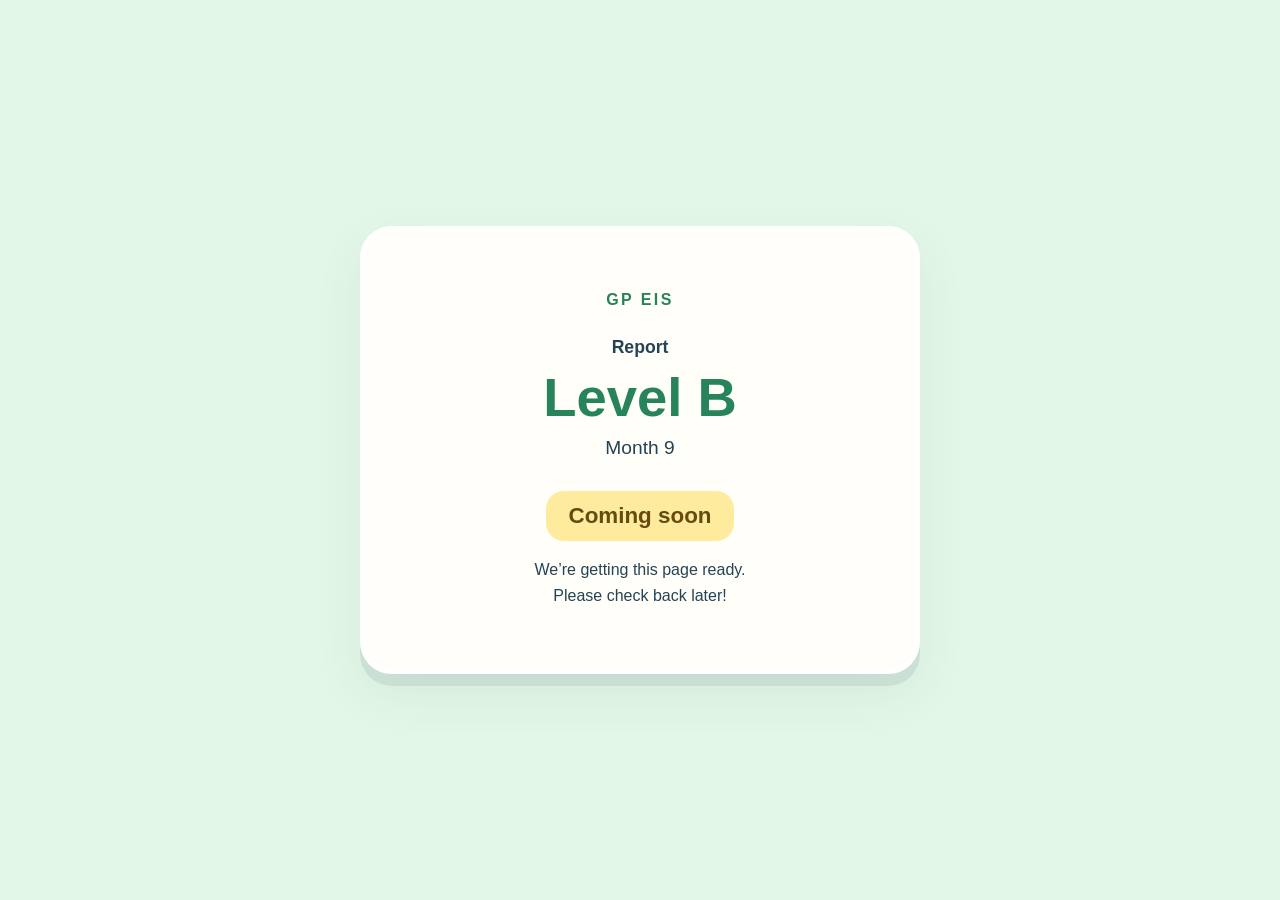
==== index.html @ b12b94a9 "Reserve Month 9 Report Level B URL with holding page" ====
<!doctype html>
<html lang="en">
<head>
  <meta charset="utf-8">
  <meta name="viewport" content="width=device-width, initial-scale=1">
  <meta name="robots" content="noindex, nofollow">
  <meta name="theme-color" content="#e3f7e8">
  <title>GP Report · Level B · Month 9 — Coming soon</title>
  <style>
    * { box-sizing: border-box; }
    body { margin: 0; min-height: 100svh; padding: 28px 16px; display: grid;
      place-items: center; background: #e3f7e8; color: #244456;
      font-family: ui-rounded, "Segoe UI", sans-serif; text-align: center; }
    main { width: min(100%, 560px); padding: clamp(30px, 7vw, 60px);
      border: 5px solid #fff; border-radius: 32px; background: #fffef8;
      box-shadow: 0 12px 0 #24445618, 0 20px 50px #24445612; }
    .brand { margin: 0 0 28px; font-weight: 800; letter-spacing: .15em; color: #27835a; }
    .category { margin: 0; font-weight: 700; font-size: 1.1rem; }
    h1 { margin: 8px 0; color: #27835a; font-size: clamp(2.4rem, 9vw, 3.4rem); }
    .month { margin: 0; font-size: 1.2rem; }
    h2 { display: inline-block; margin: 32px 0 16px; padding: 12px 22px;
      border-radius: 18px; background: #ffeb9e; font-size: 1.4rem; color: #664b10; }
    .message { margin: 0; line-height: 1.6; }
  </style>
</head>
<body>
  <main>
    <p class="brand">GP EIS</p>
    <p class="category">Report</p>
    <h1>Level B</h1>
    <p class="month">Month 9</p>
    <h2>Coming soon</h2>
    <p class="message">We’re getting this page ready.<br>Please check back later!</p>
  </main>
</body>
</html>
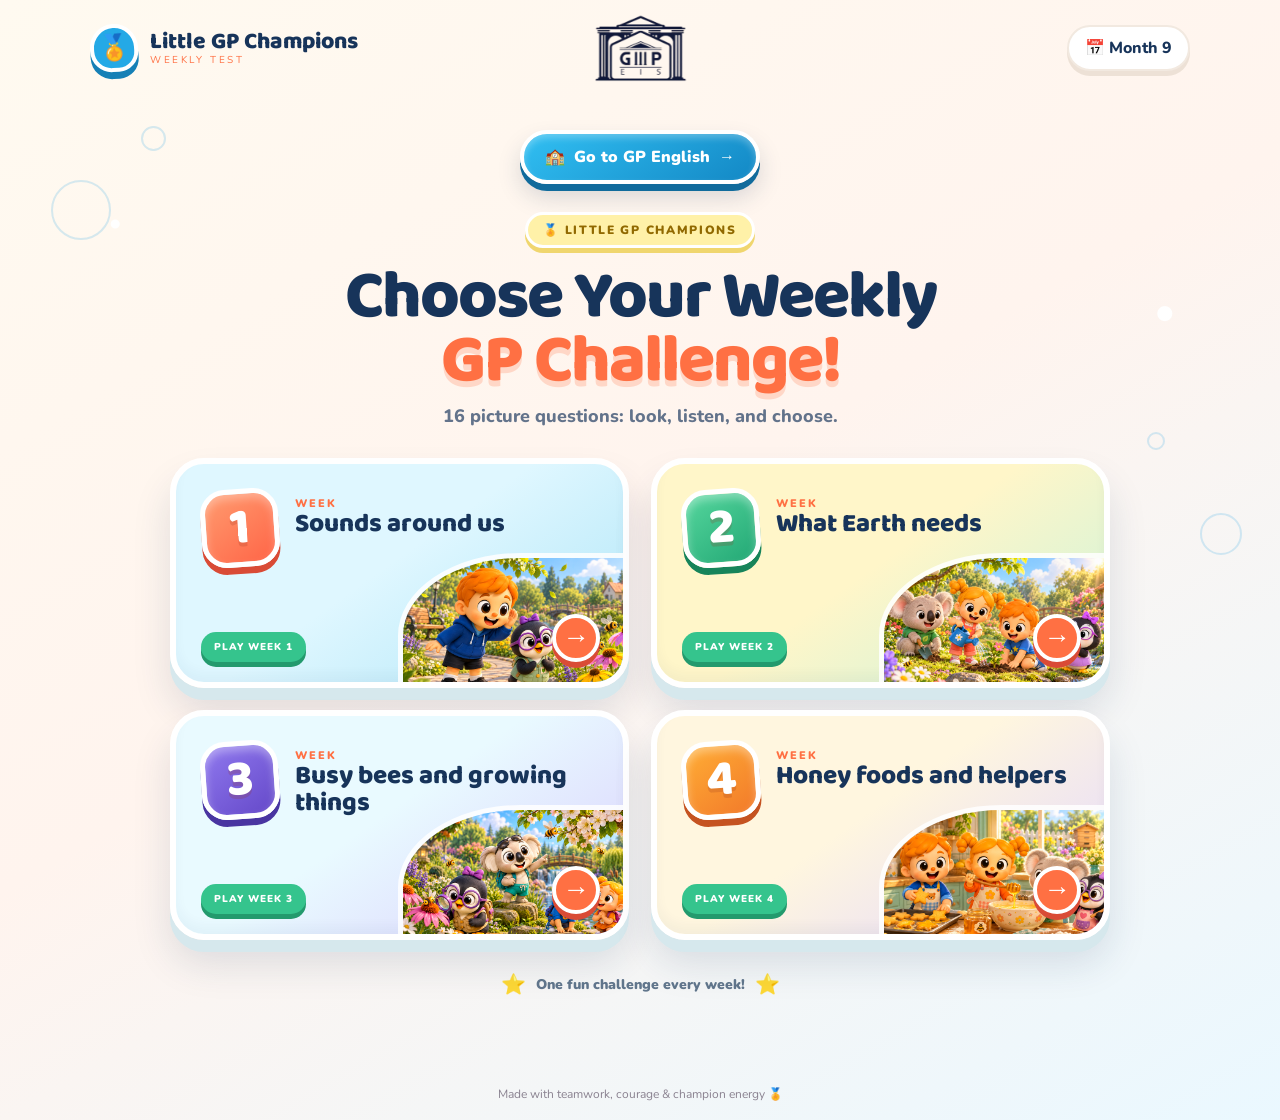
==== commit 857c9418: "Publish Month 9 learning site with GP portal and R2 media" ====
--- a/index.html
+++ b/index.html
@@ -1,36 +1 @@
-<!doctype html>
-<html lang="en">
-<head>
-  <meta charset="utf-8">
-  <meta name="viewport" content="width=device-width, initial-scale=1">
-  <meta name="robots" content="noindex, nofollow">
-  <meta name="theme-color" content="#e3f7e8">
-  <title>GP Report · Level B · Month 9 — Coming soon</title>
-  <style>
-    * { box-sizing: border-box; }
-    body { margin: 0; min-height: 100svh; padding: 28px 16px; display: grid;
-      place-items: center; background: #e3f7e8; color: #244456;
-      font-family: ui-rounded, "Segoe UI", sans-serif; text-align: center; }
-    main { width: min(100%, 560px); padding: clamp(30px, 7vw, 60px);
-      border: 5px solid #fff; border-radius: 32px; background: #fffef8;
-      box-shadow: 0 12px 0 #24445618, 0 20px 50px #24445612; }
-    .brand { margin: 0 0 28px; font-weight: 800; letter-spacing: .15em; color: #27835a; }
-    .category { margin: 0; font-weight: 700; font-size: 1.1rem; }
-    h1 { margin: 8px 0; color: #27835a; font-size: clamp(2.4rem, 9vw, 3.4rem); }
-    .month { margin: 0; font-size: 1.2rem; }
-    h2 { display: inline-block; margin: 32px 0 16px; padding: 12px 22px;
-      border-radius: 18px; background: #ffeb9e; font-size: 1.4rem; color: #664b10; }
-    .message { margin: 0; line-height: 1.6; }
-  </style>
-</head>
-<body>
-  <main>
-    <p class="brand">GP EIS</p>
-    <p class="category">Report</p>
-    <h1>Level B</h1>
-    <p class="month">Month 9</p>
-    <h2>Coming soon</h2>
-    <p class="message">We’re getting this page ready.<br>Please check back later!</p>
-  </main>
-</body>
-</html>
+<!doctype html><html lang="en"><meta charset="utf-8"><meta name="viewport" content="width=device-width,initial-scale=1"><title>Month 9 · Level B</title><meta http-equiv="refresh" content="0;url=reports/level-b/index.html"><script>location.replace("reports/level-b/index.html"+location.search+location.hash)</script><a href="reports/level-b/index.html">Open Month 9 Level B</a></html>
